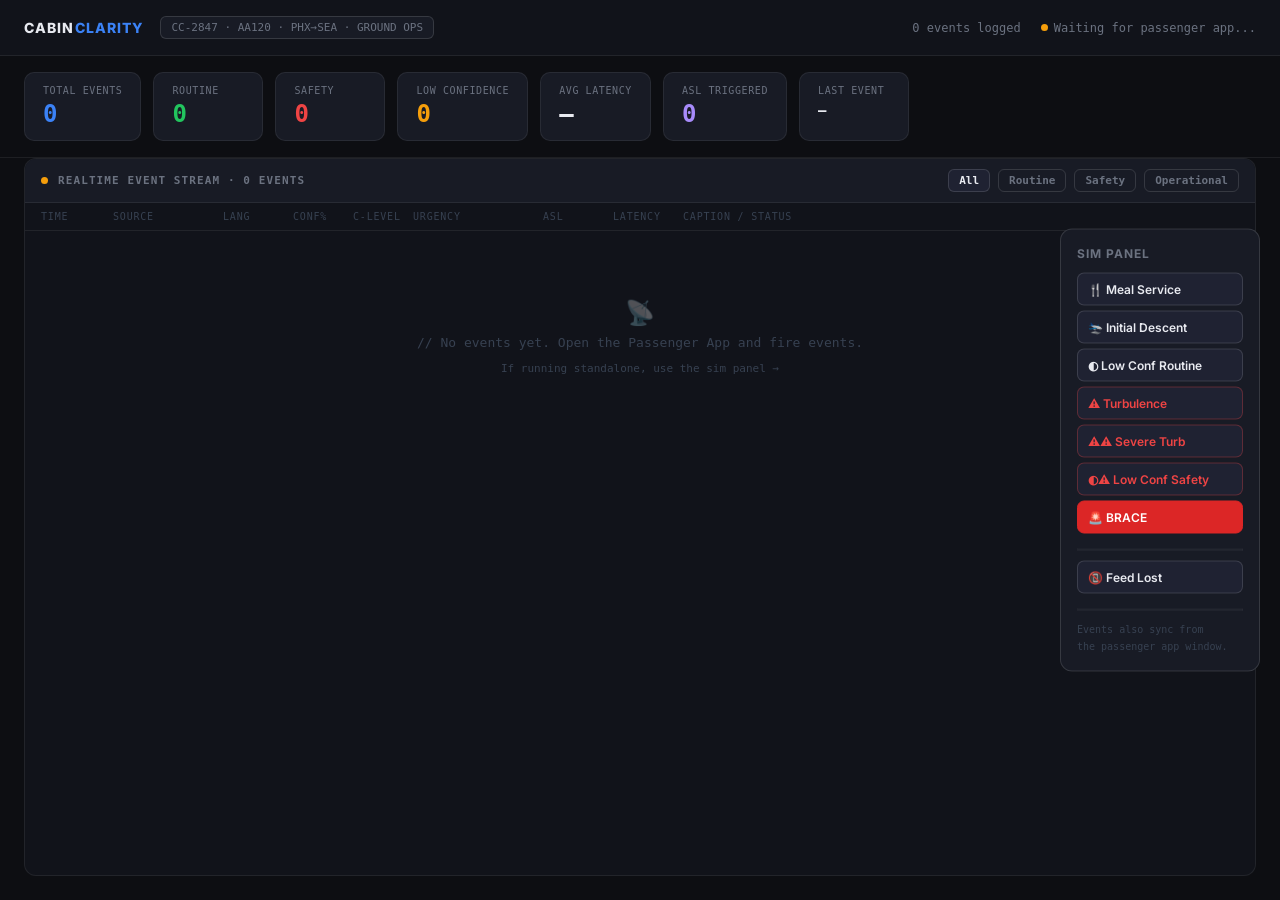
==== dashboard.html @ 651289a3 "Add files via upload" ====
<!DOCTYPE html>
<html lang="en">
<head>
<meta charset="UTF-8">
<meta name="viewport" content="width=device-width, initial-scale=1.0">
<title>Cabin Clarity · Ground Dashboard</title>
<link href="https://fonts.googleapis.com/css2?family=Inter:wght@400;500;600;700;800&display=swap" rel="stylesheet">
<style>
:root {
    --bg: #0d0e12;
    --bg2: #11131a;
    --surface: #181b25;
    --surface2: #1f2232;
    --border: rgba(255,255,255,0.07);
    --border2: rgba(255,255,255,0.13);
    --text: #e8eaf0;
    --muted: #6b7280;
    --dim: #374151;
    --green: #22c55e;
    --amber: #f59e0b;
    --red: #ef4444;
    --blue: #3b82f6;
    --mono: 'IBM Plex Mono', monospace;
    --sans: 'Inter', sans-serif;
}
*, *::before, *::after { box-sizing: border-box; margin: 0; padding: 0; }
body { background: var(--bg); color: var(--text); font-family: var(--sans); min-height: 100vh; display: flex; flex-direction: column; }

/* HEADER */
.header {
    padding: 16px 24px;
    border-bottom: 1px solid var(--border);
    display: flex; align-items: center; justify-content: space-between;
    flex-shrink: 0;
    background: var(--bg2);
}
.header-left { display: flex; align-items: center; gap: 16px; }
.logo { font-family: var(--sans); font-size: 14px; font-weight: 800; letter-spacing: 0.08em; }
.logo span { color: var(--blue); }
.flight-tag {
    font-family: var(--mono); font-size: 11px; color: var(--muted);
    background: var(--surface); border: 1px solid var(--border2);
    padding: 4px 10px; border-radius: 6px;
}
.ws-status { display: flex; align-items: center; gap: 6px; font-size: 12px; color: var(--muted); font-family: var(--mono); }
.ws-dot { width: 7px; height: 7px; border-radius: 50%; background: var(--green); animation: pulse 2s ease-in-out infinite; }
.ws-dot.off { background: var(--amber); animation: blink 1s infinite; }
@keyframes pulse { 0%,100%{opacity:1} 50%{opacity:0.4} }
@keyframes blink { 0%,100%{opacity:1} 50%{opacity:0.2} }

/* STATS ROW */
.stats-row {
    display: flex; gap: 12px;
    padding: 16px 24px;
    border-bottom: 1px solid var(--border);
    flex-shrink: 0;
    flex-wrap: wrap;
}
.stat-card {
    background: var(--surface);
    border: 1px solid var(--border);
    border-radius: 10px;
    padding: 12px 18px;
    min-width: 110px;
}
.stat-label { font-size: 10px; color: var(--muted); font-family: var(--mono); letter-spacing: 0.06em; text-transform: uppercase; }
.stat-value { font-size: 24px; font-weight: 700; margin-top: 4px; font-family: var(--mono); }
.stat-value.green { color: var(--green); }
.stat-value.red { color: var(--red); }
.stat-value.amber { color: var(--amber); }
.stat-value.blue { color: var(--blue); }

/* LOG AREA */
.log-container {
    flex: 1; display: flex; flex-direction: column;
    margin: 0 24px 24px 24px;
    border: 1px solid var(--border);
    border-radius: 12px;
    overflow: hidden;
    background: var(--bg2);
    min-height: 0;
}
.log-header {
    padding: 10px 16px;
    border-bottom: 1px solid var(--border);
    display: flex; align-items: center; gap: 10px;
    background: var(--surface);
    flex-shrink: 0;
}
.log-header-label { font-size: 11px; font-weight: 700; letter-spacing: 0.1em; color: var(--muted); font-family: var(--mono); text-transform: uppercase; }

/* Column headers */
.log-cols {
    display: grid;
    grid-template-columns: 72px 110px 70px 60px 60px 130px 70px 70px 1fr;
    gap: 0;
    padding: 8px 16px;
    font-size: 10px; color: var(--dim);
    letter-spacing: 0.08em; text-transform: uppercase;
    font-family: var(--mono);
    border-bottom: 1px solid var(--border);
    flex-shrink: 0;
}

/* Log entries */
.log-scroll {
    flex: 1; overflow-y: auto;
    padding: 8px;
}
.log-scroll::-webkit-scrollbar { width: 4px; }
.log-scroll::-webkit-scrollbar-track { background: transparent; }
.log-scroll::-webkit-scrollbar-thumb { background: var(--border2); border-radius: 2px; }

.log-entry {
    display: grid;
    grid-template-columns: 72px 110px 70px 60px 60px 130px 70px 70px 1fr;
    gap: 0;
    padding: 7px 8px;
    border-radius: 6px;
    margin-bottom: 2px;
    font-family: var(--mono);
    font-size: 11.5px;
    border: 1px solid transparent;
    align-items: start;
    transition: background 0.1s;
    animation: slide-in 0.2s ease;
}
@keyframes slide-in { from { opacity: 0; transform: translateY(-4px); } to { opacity: 1; transform: translateY(0); } }
.log-entry:hover { background: var(--surface); }
.log-entry.routine { border-color: rgba(34,197,94,0.1); }
.log-entry.safety { border-color: rgba(239,68,68,0.2); background: rgba(239,68,68,0.04); }
.log-entry.operational { border-color: rgba(245,158,11,0.15); }

.col { padding: 0 8px; overflow: hidden; text-overflow: ellipsis; white-space: nowrap; }
.col.time { color: var(--dim); }
.col.source { color: var(--muted); }
.col.lang { color: var(--blue); }
.col.conf-h { color: var(--green); }
.col.conf-m { color: var(--amber); }
.col.conf-l { color: var(--red); }
.col.sev { color: var(--muted); }
.col.urgency-r { color: var(--green); font-weight: 700; }
.col.urgency-s { color: var(--red); font-weight: 700; }
.col.urgency-o { color: var(--amber); font-weight: 700; }
.col.asl-y { color: #a78bfa; }
.col.asl-n { color: var(--dim); }
.col.latency { color: var(--muted); }
.col.caption { color: var(--text); opacity: 0.65; white-space: normal; font-size: 11px; }

.log-empty {
    display: flex; align-items: center; justify-content: center;
    padding: 60px; color: var(--dim); font-family: var(--mono); font-size: 13px;
    flex-direction: column; gap: 8px;
}
.log-empty-icon { font-size: 24px; opacity: 0.3; }

/* Filter bar */
.filter-bar {
    display: flex; align-items: center; gap: 8px; margin-left: auto;
}
.filter-btn {
    padding: 4px 10px; border-radius: 6px;
    border: 1px solid var(--border2);
    background: transparent; color: var(--muted);
    font-size: 11px; font-family: var(--mono);
    cursor: pointer; font-weight: 600;
    transition: all 0.15s;
}
.filter-btn:hover, .filter-btn.active { background: var(--surface2); color: var(--text); }
.filter-btn.green.active { border-color: var(--green); color: var(--green); }
.filter-btn.red.active { border-color: var(--red); color: var(--red); }

/* Sim panel on dashboard too */
.dash-sim {
    position: fixed; right: 20px; top: 50%; transform: translateY(-50%);
    background: var(--surface); border: 1px solid var(--border2);
    padding: 16px; border-radius: 12px; width: 200px; z-index: 100;
}
.dash-sim h3 { font-size: 12px; font-weight: 700; color: var(--muted); letter-spacing: 0.08em; text-transform: uppercase; margin-bottom: 12px; }
.dash-sim-btn {
    width: 100%; padding: 8px 10px; margin-bottom: 5px;
    border-radius: 7px; border: 1px solid var(--border2);
    background: var(--surface2); color: var(--text);
    font-size: 12px; font-family: var(--sans); font-weight: 600;
    cursor: pointer; text-align: left; transition: background 0.15s;
}
.dash-sim-btn:hover { background: var(--bg2); }
.dash-sim-btn.danger { border-color: rgba(239,68,68,0.3); color: var(--red); }
.dash-sim-btn.emergency { background: #dc2626; color: white; border-color: #dc2626; }
.dash-sim hr { border-color: var(--border); margin: 10px 0; }
.dash-sim p { font-size: 10px; color: var(--dim); font-family: var(--mono); line-height: 1.7; }
</style>
</head>
<body>

<div class="header">
    <div class="header-left">
        <div class="logo">CABIN<span>CLARITY</span></div>
        <div class="flight-tag">CC-2847 · AA120 · PHX→SEA · GROUND OPS</div>
    </div>
    <div style="display:flex;align-items:center;gap:20px">
        <div id="event-count-wrap" style="font-size:12px;color:var(--muted);font-family:var(--mono)">
            <span id="total-event-count">0</span> events logged
        </div>
        <div class="ws-status">
            <div class="ws-dot off" id="dash-ws-dot"></div>
            <span id="dash-ws-label">Waiting for passenger app...</span>
        </div>
    </div>
</div>

<div class="stats-row">
    <div class="stat-card">
        <div class="stat-label">Total Events</div>
        <div class="stat-value blue" id="stat-total">0</div>
    </div>
    <div class="stat-card">
        <div class="stat-label">Routine</div>
        <div class="stat-value green" id="stat-routine">0</div>
    </div>
    <div class="stat-card">
        <div class="stat-label">Safety</div>
        <div class="stat-value red" id="stat-safety">0</div>
    </div>
    <div class="stat-card">
        <div class="stat-label">Low Confidence</div>
        <div class="stat-value amber" id="stat-lowconf">0</div>
    </div>
    <div class="stat-card">
        <div class="stat-label">Avg Latency</div>
        <div class="stat-value" id="stat-latency">—</div>
    </div>
    <div class="stat-card">
        <div class="stat-label">ASL Triggered</div>
        <div class="stat-value" id="stat-asl" style="color:#a78bfa">0</div>
    </div>
    <div class="stat-card">
        <div class="stat-label">Last Event</div>
        <div class="stat-value" id="stat-last" style="font-size:14px;margin-top:6px">—</div>
    </div>
</div>

<div class="log-container">
    <div class="log-header">
        <div class="ws-dot" id="live-dot" style="background:var(--amber);animation:blink 1s infinite"></div>
        <div class="log-header-label">Realtime Event Stream · <span id="log-event-count">0</span> events</div>
        <div class="filter-bar">
            <button class="filter-btn active" onclick="setFilter('all', this)">All</button>
            <button class="filter-btn green" onclick="setFilter('routine', this)">Routine</button>
            <button class="filter-btn red" onclick="setFilter('safety', this)">Safety</button>
            <button class="filter-btn" onclick="setFilter('operational', this)">Operational</button>
        </div>
    </div>

    <div class="log-cols">
        <div>TIME</div>
        <div>SOURCE</div>
        <div>LANG</div>
        <div>CONF%</div>
        <div>C-LEVEL</div>
        <div>URGENCY</div>
        <div>ASL</div>
        <div>LATENCY</div>
        <div>CAPTION / STATUS</div>
    </div>

    <div class="log-scroll" id="log-scroll">
        <div class="log-empty">
            <div class="log-empty-icon">📡</div>
            <div>// No events yet. Open the Passenger App and fire events.</div>
            <div style="font-size:11px;margin-top:4px">If running standalone, use the sim panel →</div>
        </div>
    </div>
</div>

<!-- Standalone sim panel (works without the passenger app open) -->
<div class="dash-sim">
    <h3>Sim Panel</h3>
    <button class="dash-sim-btn" onclick="injectEvent('meal')">🍴 Meal Service</button>
    <button class="dash-sim-btn" onclick="injectEvent('landing')">🛬 Initial Descent</button>
    <button class="dash-sim-btn" onclick="injectEvent('low_conf_routine')">◐ Low Conf Routine</button>
    <button class="dash-sim-btn danger" onclick="injectEvent('turbulence')">⚠ Turbulence</button>
    <button class="dash-sim-btn danger" onclick="injectEvent('severe_turbulence')">⚠⚠ Severe Turb</button>
    <button class="dash-sim-btn danger" onclick="injectEvent('low_conf_safety')">◐⚠ Low Conf Safety</button>
    <button class="dash-sim-btn emergency" onclick="injectEvent('brace')">🚨 BRACE</button>
    <hr>
    <button class="dash-sim-btn" onclick="injectEvent('feed_lost')">📵 Feed Lost</button>
    <hr>
    <p>Events also sync from<br>the passenger app window.</p>
</div>

<script src="transport.js"></script>
<script>
// ─── SHARED EVENT DEFINITIONS ──────────────────────────────────────────────
const SCENARIOS = {
    turbulence: { urgency: 'SAFETY', severity: 'moderate', confidence_level: 'high', confidence: 0.94, source: 'template_snap', language: 'en-US', caption: 'Ladies and gentlemen please return to your seats and fasten your seatbelts. We are entering an area of turbulence.', asl_clip_id: 'asl_seatbelt_003', action: 'seatbelt_on', template_match: 'seatbelt_on', latency: 88 },
    severe_turbulence: { urgency: 'SAFETY', severity: 'high', confidence_level: 'high', confidence: 0.99, source: 'template_snap', language: 'en-US', caption: 'Attention all passengers. We are entering severe turbulence. Please remain seated with your seatbelt securely fastened.', asl_clip_id: 'asl_turbulence_001', action: 'turbulence', template_match: 'severe_turbulence', latency: 62 },
    brace: { urgency: 'SAFETY', severity: 'critical', confidence_level: 'high', confidence: 1.0, source: 'template_snap', language: 'en-US', caption: 'EMERGENCY BRACE — adopt brace position now. Head down, hands behind head. Brace, brace, brace.', asl_clip_id: 'asl_brace_001', action: 'brace', template_match: 'emergency_brace', latency: 24 },
    meal: { urgency: 'ROUTINE', confidence_level: 'high', confidence: 0.97, source: 'asr', language: 'en-US', caption: 'Cabin crew please begin the meal service for the main cabin.', asl_clip_id: null, action: null, template_match: 'meal_service_start', latency: 142 },
    landing: { urgency: 'ROUTINE', confidence_level: 'high', confidence: 0.96, source: 'asr', language: 'en-US', caption: 'Ladies and gentlemen we have begun our initial descent into Seattle. Please stow your tray tables.', asl_clip_id: null, action: null, template_match: 'initial_descent', latency: 168 },
    low_conf_routine: { urgency: 'ROUTINE', confidence_level: 'low', confidence: 0.49, source: 'pram', language: 'en-US', caption: 'We will be serving [unclear] shortly and the cabin crew will [unclear] any questions.', asl_clip_id: null, action: null, template_match: null, latency: 312 },
    low_conf_safety: { urgency: 'SAFETY', severity: 'moderate', confidence_level: 'low', confidence: 0.41, source: 'asr', language: 'en-US', caption: 'Please [unclear] your seatbelts and remain [unclear] — crew will [unclear] shortly.', asl_clip_id: 'asl_seatbelt_003', action: 'seatbelt_on', template_match: null, latency: 395 },
    feed_lost: { urgency: 'OPERATIONAL', status: 'audio_feed_disconnected', source: 'system', latency: 0 },
};

// ─── STATE ─────────────────────────────────────────────────────────────────
const stats = { total: 0, routine: 0, safety: 0, lowconf: 0, asl: 0, latencies: [] };
let currentFilter = 'all';
const allEntries = [];
let connectedToApp = false;

// ─── RECEIVE FROM PASSENGER APP ────────────────────────────────────────────
const transport = new CabinTransport();

transport.on('announcement', (evt) => {
  if (!connectedToApp) {
    connectedToApp = true;
    document.getElementById('dash-ws-dot').style.background = 'var(--green)';
    document.getElementById('dash-ws-dot').style.animation = 'pulse 2s infinite';
    document.getElementById('dash-ws-label').textContent = 'Connected to passenger app';
  }
  appendEvent(evt);
});

transport.on('status', ({ state }) => {
  if (state === 'connected') {
    document.getElementById('dash-ws-dot').style.background = 'var(--green)';
    document.getElementById('dash-ws-label').textContent = 'Connected';
  }
  if (state === 'reconnecting') {
    document.getElementById('dash-ws-dot').style.background = 'var(--amber)';
    document.getElementById('dash-ws-label').textContent = 'Reconnecting...';
  }
});

// ─── STANDALONE SIM ────────────────────────────────────────────────────────
function injectEvent(key) {
    const evt = SCENARIOS[key];
    if (!evt) return;
    appendEvent({ ...evt, _ts: Date.now() });
}

// ─── RENDER EVENT ──────────────────────────────────────────────────────────
function appendEvent(evt) {
    const scroll = document.getElementById('log-scroll');
    const empty = scroll.querySelector('.log-empty');
    if (empty) scroll.innerHTML = '';

    const now = new Date(evt._ts || Date.now());
    const timeStr = `${now.getHours().toString().padStart(2,'0')}:${now.getMinutes().toString().padStart(2,'0')}:${now.getSeconds().toString().padStart(2,'0')}`;

    const urgency = evt.urgency || 'OPERATIONAL';
    const entryClass = urgency === 'SAFETY' ? 'safety' : urgency === 'ROUTINE' ? 'routine' : 'operational';

    // Stats
    stats.total++;
    if (urgency === 'ROUTINE') stats.routine++;
    if (urgency === 'SAFETY') stats.safety++;
    if (evt.confidence_level === 'low' || evt.confidence_level === 'medium') stats.lowconf++;
    if (evt.asl_clip_id) stats.asl++;
    if (evt.latency > 0) stats.latencies.push(evt.latency);

    updateStats(timeStr);

    const entry = {
        class: entryClass,
        urgency, evt, timeStr,
        html: buildEntryHTML(evt, urgency, timeStr)
    };
    allEntries.unshift(entry);

    if (currentFilter === 'all' || entry.class === currentFilter) {
        const el = createEntryEl(entry);
        scroll.insertBefore(el, scroll.firstChild);
        scroll.scrollTop = 0;
        if (scroll.children.length > 200) scroll.removeChild(scroll.lastChild);
    }

    // Update live dot
    const liveDot = document.getElementById('live-dot');
    liveDot.style.background = urgency === 'SAFETY' ? 'var(--red)' : urgency === 'ROUTINE' ? 'var(--green)' : 'var(--amber)';
    setTimeout(() => { liveDot.style.background = 'var(--green)'; }, 2000);
}

function buildEntryHTML(evt, urgency, timeStr) {
    const confPct = evt.confidence != null ? Math.round(evt.confidence * 100) + '%' : '—';
    const confClass = evt.confidence > 0.85 ? 'conf-h' : evt.confidence > 0.6 ? 'conf-m' : 'conf-l';
    const urgencyClass = urgency === 'SAFETY' ? 'urgency-s' : urgency === 'ROUTINE' ? 'urgency-r' : 'urgency-o';
    const urgencyText = urgency + (evt.severity ? '/' + evt.severity : '');
    const aslText = evt.asl_clip_id ? '▶ ' + evt.asl_clip_id : '—';
    const aslClass = evt.asl_clip_id ? 'asl-y' : 'asl-n';
    const latText = evt.latency > 0 ? evt.latency + 'ms' : '—';
    const captionText = evt.caption
        ? '"' + evt.caption.slice(0, 60) + (evt.caption.length > 60 ? '…' : '') + '"'
        : evt.status || '—';
    const cLevel = evt.confidence_level || '—';
    const sevText = evt.severity || (evt.status ? 'system' : '—');

    return `
        <div class="col time">${timeStr}</div>
        <div class="col source">${evt.source || '—'}</div>
        <div class="col lang">${evt.language || '—'}</div>
        <div class="col ${confClass}">${confPct}</div>
        <div class="col sev">${cLevel}</div>
        <div class="col ${urgencyClass}">${urgencyText}</div>
        <div class="col ${aslClass}">${aslText}</div>
        <div class="col latency">${latText}</div>
        <div class="col caption">${captionText}${evt.template_match ? ' [tmpl:' + evt.template_match + ']' : ''}</div>
    `;
}

function createEntryEl(entry) {
    const el = document.createElement('div');
    el.className = `log-entry ${entry.class}`;
    el.innerHTML = entry.html;
    return el;
}

function updateStats(lastTime) {
    document.getElementById('stat-total').textContent = stats.total;
    document.getElementById('stat-routine').textContent = stats.routine;
    document.getElementById('stat-safety').textContent = stats.safety;
    document.getElementById('stat-lowconf').textContent = stats.lowconf;
    document.getElementById('stat-asl').textContent = stats.asl;
    const avg = stats.latencies.length
        ? Math.round(stats.latencies.reduce((a, b) => a + b, 0) / stats.latencies.length)
        : null;
    document.getElementById('stat-latency').textContent = avg != null ? avg + 'ms' : '—';
    document.getElementById('stat-last').textContent = lastTime;
    document.getElementById('total-event-count').textContent = stats.total;
    document.getElementById('log-event-count').textContent = stats.total;
}

// ─── FILTER ────────────────────────────────────────────────────────────────
function setFilter(filter, btn) {
    currentFilter = filter;
    document.querySelectorAll('.filter-btn').forEach(b => b.classList.remove('active'));
    btn.classList.add('active');
    const scroll = document.getElementById('log-scroll');
    scroll.innerHTML = '';

    const filtered = filter === 'all' ? allEntries : allEntries.filter(e => e.class === filter);
    if (!filtered.length) {
        scroll.innerHTML = '<div class="log-empty"><div class="log-empty-icon">🔍</div><div>No events matching this filter.</div></div>';
        return;
    }
    filtered.forEach(entry => {
        scroll.appendChild(createEntryEl(entry));
    });
}
</script>
</body>
</html>
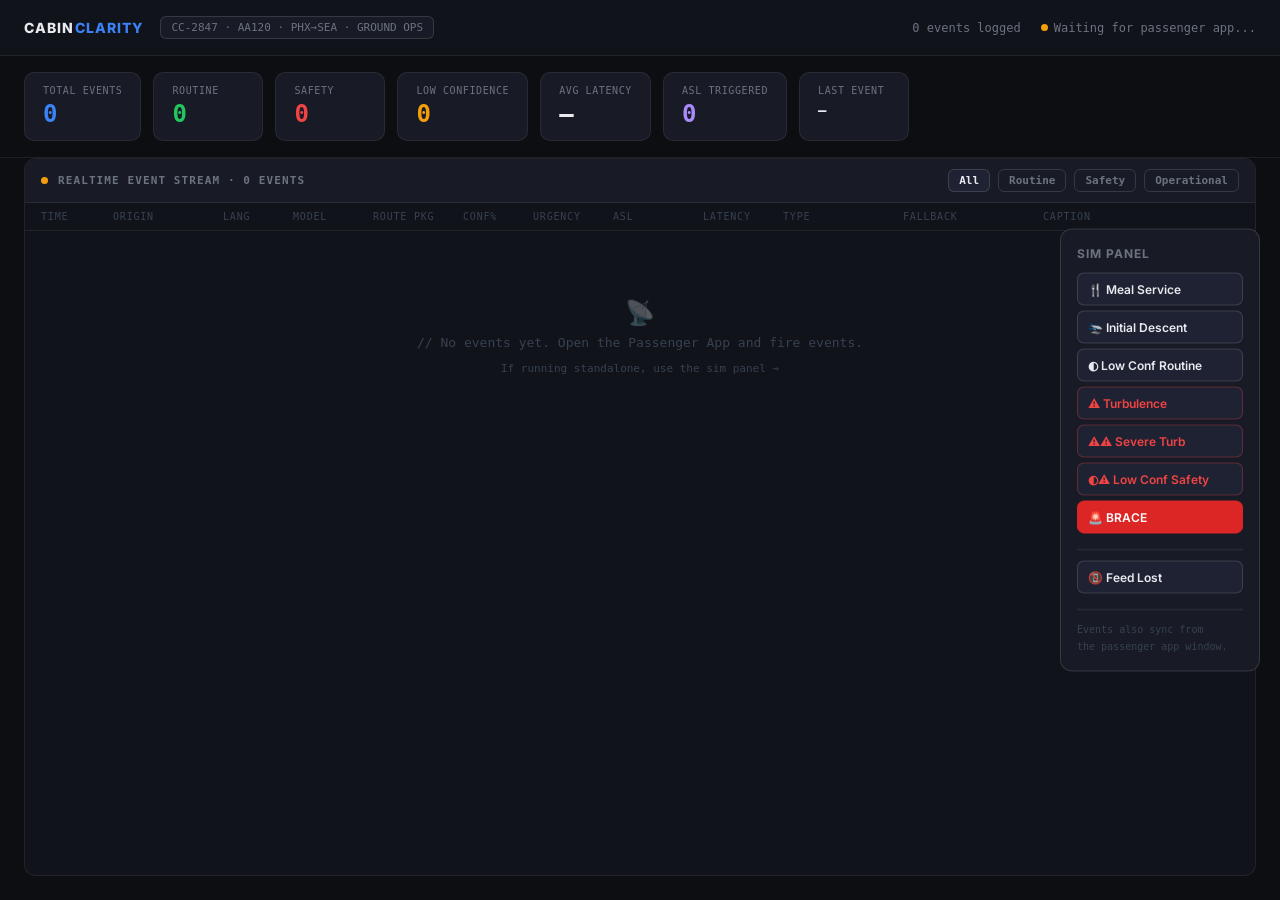
==== commit d42fe278: "Add files via upload" ====
--- a/dashboard.html
+++ b/dashboard.html
@@ -92,7 +92,7 @@
 /* Column headers */
 .log-cols {
     display: grid;
-    grid-template-columns: 72px 110px 70px 60px 60px 130px 70px 70px 1fr;
+    grid-template-columns: 72px 110px 70px 80px 90px 70px 80px 90px 80px 120px 140px 1fr;
     gap: 0;
     padding: 8px 16px;
     font-size: 10px; color: var(--dim);
@@ -113,7 +113,7 @@
 
 .log-entry {
     display: grid;
-    grid-template-columns: 72px 110px 70px 60px 60px 130px 70px 70px 1fr;
+    grid-template-columns: 72px 110px 70px 80px 90px 70px 80px 90px 80px 120px 140px 1fr;
     gap: 0;
     padding: 7px 8px;
     border-radius: 6px;
@@ -254,14 +254,17 @@
 
     <div class="log-cols">
         <div>TIME</div>
-        <div>SOURCE</div>
+        <div>ORIGIN</div>
         <div>LANG</div>
+        <div>MODEL</div>
+        <div>ROUTE PKG</div>
         <div>CONF%</div>
-        <div>C-LEVEL</div>
         <div>URGENCY</div>
         <div>ASL</div>
         <div>LATENCY</div>
-        <div>CAPTION / STATUS</div>
+        <div>TYPE</div>
+        <div>FALLBACK</div>
+        <div>CAPTION</div>
     </div>
 
     <div class="log-scroll" id="log-scroll">
@@ -291,16 +294,216 @@
 
 <script src="transport.js"></script>
 <script>
+const SOURCE_LABELS = {
+    aces_pram: 'ACES/PRAM exact',
+    template_snap: 'Template snap',
+    asr: 'Live PA ASR',
+    system: 'System'
+};
 // ─── SHARED EVENT DEFINITIONS ──────────────────────────────────────────────
 const SCENARIOS = {
-    turbulence: { urgency: 'SAFETY', severity: 'moderate', confidence_level: 'high', confidence: 0.94, source: 'template_snap', language: 'en-US', caption: 'Ladies and gentlemen please return to your seats and fasten your seatbelts. We are entering an area of turbulence.', asl_clip_id: 'asl_seatbelt_003', action: 'seatbelt_on', template_match: 'seatbelt_on', latency: 88 },
-    severe_turbulence: { urgency: 'SAFETY', severity: 'high', confidence_level: 'high', confidence: 0.99, source: 'template_snap', language: 'en-US', caption: 'Attention all passengers. We are entering severe turbulence. Please remain seated with your seatbelt securely fastened.', asl_clip_id: 'asl_turbulence_001', action: 'turbulence', template_match: 'severe_turbulence', latency: 62 },
-    brace: { urgency: 'SAFETY', severity: 'critical', confidence_level: 'high', confidence: 1.0, source: 'template_snap', language: 'en-US', caption: 'EMERGENCY BRACE — adopt brace position now. Head down, hands behind head. Brace, brace, brace.', asl_clip_id: 'asl_brace_001', action: 'brace', template_match: 'emergency_brace', latency: 24 },
-    meal: { urgency: 'ROUTINE', confidence_level: 'high', confidence: 0.97, source: 'asr', language: 'en-US', caption: 'Cabin crew please begin the meal service for the main cabin.', asl_clip_id: null, action: null, template_match: 'meal_service_start', latency: 142 },
-    landing: { urgency: 'ROUTINE', confidence_level: 'high', confidence: 0.96, source: 'asr', language: 'en-US', caption: 'Ladies and gentlemen we have begun our initial descent into Seattle. Please stow your tray tables.', asl_clip_id: null, action: null, template_match: 'initial_descent', latency: 168 },
-    low_conf_routine: { urgency: 'ROUTINE', confidence_level: 'low', confidence: 0.49, source: 'pram', language: 'en-US', caption: 'We will be serving [unclear] shortly and the cabin crew will [unclear] any questions.', asl_clip_id: null, action: null, template_match: null, latency: 312 },
-    low_conf_safety: { urgency: 'SAFETY', severity: 'moderate', confidence_level: 'low', confidence: 0.41, source: 'asr', language: 'en-US', caption: 'Please [unclear] your seatbelts and remain [unclear] — crew will [unclear] shortly.', asl_clip_id: 'asl_seatbelt_003', action: 'seatbelt_on', template_match: null, latency: 395 },
-    feed_lost: { urgency: 'OPERATIONAL', status: 'audio_feed_disconnected', source: 'system', latency: 0 },
+  turbulence: {
+    id: 'turbulence',
+    urgency: 'SAFETY',
+    severity: 'moderate',
+    confidence_level: 'high',
+    confidence: 0.94,
+    source: 'template_snap',              // deterministic scripted trigger
+    event_kind: 'scripted_safety',
+    language: 'en-US',
+    caption: 'Ladies and gentlemen, please return to your seats and fasten your seatbelts. We are entering an area of turbulence.',
+    plain: 'Bumpy air ahead. Sit down and buckle up now.',
+    word_confidences: null,
+    asl_clip_id: 'asl_seatbelt_003',      // approved clip only
+    sign_available: true,
+    sign_reason: 'approved_scripted_clip',
+    action: 'seatbelt_on',
+    template_match: 'seatbelt_on',
+    model_version: 'rules-v1',
+    route_package_version: 'SEA-24A',
+    fallback_reason: 'none',
+    latency: 88
+  },
+
+  severe_turbulence: {
+    id: 'severe_turbulence',
+    urgency: 'SAFETY',
+    severity: 'high',
+    confidence_level: 'high',
+    confidence: 0.99,
+    source: 'template_snap',
+    event_kind: 'scripted_safety',
+    language: 'en-US',
+    caption: 'Attention all passengers. We are entering severe turbulence. Please remain seated with your seatbelt securely fastened. Crew, please be seated immediately.',
+    plain: 'Severe bumps — stay seated, belt fastened tight.',
+    word_confidences: null,
+    asl_clip_id: 'asl_turbulence_001',
+    sign_available: true,
+    sign_reason: 'approved_scripted_clip',
+    action: 'turbulence',
+    template_match: 'severe_turbulence',
+    model_version: 'rules-v1',
+    route_package_version: 'SEA-24A',
+    fallback_reason: 'none',
+    latency: 62
+  },
+
+  brace: {
+    id: 'brace',
+    urgency: 'SAFETY',
+    severity: 'critical',
+    confidence_level: 'high',
+    confidence: 1.0,
+    source: 'template_snap',
+    event_kind: 'scripted_emergency',
+    language: 'en-US',
+    caption: 'EMERGENCY BRACE — adopt brace position now. Head down, hands behind head. Brace, brace, brace.',
+    plain: 'Emergency landing. Bend forward, hands on head. Do it now.',
+    word_confidences: null,
+    asl_clip_id: 'asl_brace_001',
+    sign_available: true,
+    sign_reason: 'approved_emergency_clip',
+    action: 'brace',
+    template_match: 'emergency_brace',
+    model_version: 'rules-v1',
+    route_package_version: 'SEA-24A',
+    fallback_reason: 'none',
+    latency: 24
+  },
+
+  meal: {
+    id: 'meal',
+    urgency: 'ROUTINE',
+    severity: null,
+    confidence_level: 'high',
+    confidence: 0.97,
+    source: 'asr',
+    event_kind: 'live_pa_asr',
+    language: 'en-US',
+    caption: 'Cabin crew, please begin the meal service for the main cabin. We will start from the front of the aircraft.',
+    plain: 'Food and drinks are coming soon.',
+    word_confidences: null,
+    asl_clip_id: null,
+    sign_available: false,
+    sign_reason: 'no_approved_clip_for_live_asr',
+    action: null,
+    template_match: 'meal_service_start',
+    model_version: 'asr-v1.3',
+    route_package_version: 'SEA-24A',
+    fallback_reason: 'live_asr_no_sign_asset',
+    latency: 142
+  },
+
+  landing: {
+    id: 'landing',
+    urgency: 'SAFETY',
+    severity: 'moderate',
+    confidence_level: 'high',
+    confidence: 0.96,
+    source: 'asr',
+    event_kind: 'live_pa_asr',
+    language: 'en-US',
+    caption: 'Ladies and gentlemen, we have begun our initial descent into Seattle. Please stow your tray tables and return your seats to the upright position.',
+    plain: 'We are landing soon. Pack up and buckle in.',
+    word_confidences: null,
+    asl_clip_id: null,
+    sign_available: false,
+    sign_reason: 'no_approved_clip_for_live_asr',
+    action: 'seatbelt_on',
+    template_match: 'initial_descent',
+    model_version: 'asr-v1.3',
+    route_package_version: 'SEA-24A',
+    fallback_reason: 'live_asr_no_sign_asset',
+    latency: 168
+  },
+
+  low_conf_routine: {
+    id: 'low_conf_routine',
+    urgency: 'ROUTINE',
+    severity: null,
+    confidence_level: 'low',
+    confidence: 0.49,
+    source: 'pram',
+    event_kind: 'deterministic_ops_message',
+    language: 'en-US',
+    caption: 'We will be serving [unclear] shortly and the cabin crew will [unclear] any questions you may have about [unclear].',
+    plain: 'Service coming — some words unclear due to audio quality.',
+    word_confidences: [0.92, 0.9, 0.88, 0.3, 0.85, 0.82, 0.9, 0.75, 0.3, 0.7, 0.65, 0.88, 0.6, 0.55, 0.3, 0.45, 0.4],
+    asl_clip_id: null,
+    sign_available: false,
+    sign_reason: 'no_sign_needed_for_pram',
+    action: null,
+    template_match: null,
+    model_version: 'pram-v2.0',
+    route_package_version: 'SEA-24A',
+    fallback_reason: 'confidence_low_pram_deterministic',
+    latency: 312
+  },
+
+  low_conf_safety: {
+    id: 'low_conf_safety',
+    urgency: 'SAFETY',
+    severity: 'moderate',
+    confidence_level: 'low',
+    confidence: 0.41,
+    source: 'asr',
+    event_kind: 'live_pa_asr',
+    language: 'en-US',
+    caption: 'Please [unclear] your seatbelts and remain [unclear] — the crew will [unclear] your area shortly.',
+    plain: 'Safety alert — some words unclear. Fasten your seatbelt now.',
+    word_confidences: [0.85, 0.25, 0.2, 0.82, 0.88, 0.9, 0.3, 0.2, 0.85, 0.8, 0.3, 0.2, 0.45, 0.82, 0.7],
+    asl_clip_id: 'asl_seatbelt_003',
+    sign_available: true,
+    sign_reason: 'approved_scripted_clip',
+    action: 'seatbelt_on',
+    template_match: null,
+    model_version: 'asr-v1.3',
+    route_package_version: 'SEA-24A',
+    fallback_reason: 'low_confidence_live_asr',
+    latency: 395
+  },
+
+  feed_lost: {
+    id: 'feed_lost',
+    urgency: 'OPERATIONAL',
+    status: 'audio_feed_disconnected',
+    source: 'system',
+    event_kind: 'system_status',
+    language: 'en-US',
+    caption: null,
+    plain: null,
+    word_confidences: null,
+    asl_clip_id: null,
+    sign_available: false,
+    sign_reason: 'n_a',
+    action: null,
+    template_match: null,
+    model_version: 'transport-v1',
+    route_package_version: 'SEA-24A',
+    fallback_reason: 'audio_feed_disconnected',
+    latency: 0
+  },
+
+  reconnect: {
+    id: 'reconnect',
+    urgency: 'OPERATIONAL',
+    status: 'ws_reconnecting',
+    source: 'system',
+    event_kind: 'system_status',
+    language: 'en-US',
+    caption: null,
+    plain: null,
+    word_confidences: null,
+    asl_clip_id: null,
+    sign_available: false,
+    sign_reason: 'n_a',
+    action: null,
+    template_match: null,
+    model_version: 'transport-v1',
+    route_package_version: 'SEA-24A',
+    fallback_reason: 'ws_reconnecting',
+    latency: 0
+  }
 };
 
 // ─── STATE ─────────────────────────────────────────────────────────────────
@@ -337,7 +540,14 @@
 function injectEvent(key) {
     const evt = SCENARIOS[key];
     if (!evt) return;
-    appendEvent({ ...evt, _ts: Date.now() });
+
+    const stamped ={ ...evt, _ts: Date.now() };
+
+    // Show it on the dashboard immediately
+    appendEvent(stamped);
+
+    // Send it to the passenger app too
+    transport.dispatch(stamped);
 }
 
 // ─── RENDER EVENT ──────────────────────────────────────────────────────────
@@ -384,28 +594,37 @@
 
 function buildEntryHTML(evt, urgency, timeStr) {
     const confPct = evt.confidence != null ? Math.round(evt.confidence * 100) + '%' : '—';
-    const confClass = evt.confidence > 0.85 ? 'conf-h' : evt.confidence > 0.6 ? 'conf-m' : 'conf-l';
-    const urgencyClass = urgency === 'SAFETY' ? 'urgency-s' : urgency === 'ROUTINE' ? 'urgency-r' : 'urgency-o';
-    const urgencyText = urgency + (evt.severity ? '/' + evt.severity : '');
+
+    const confClass =
+        evt.confidence > 0.85 ? 'conf-h' :
+        evt.confidence > 0.6 ? 'conf-m' : 'conf-l';
+
+    const urgencyClass =
+        urgency === 'SAFETY' ? 'urgency-s' :
+        urgency === 'ROUTINE' ? 'urgency-r' : 'urgency-o';
+
     const aslText = evt.asl_clip_id ? '▶ ' + evt.asl_clip_id : '—';
     const aslClass = evt.asl_clip_id ? 'asl-y' : 'asl-n';
+
     const latText = evt.latency > 0 ? evt.latency + 'ms' : '—';
+
     const captionText = evt.caption
         ? '"' + evt.caption.slice(0, 60) + (evt.caption.length > 60 ? '…' : '') + '"'
         : evt.status || '—';
-    const cLevel = evt.confidence_level || '—';
-    const sevText = evt.severity || (evt.status ? 'system' : '—');
 
     return `
         <div class="col time">${timeStr}</div>
-        <div class="col source">${evt.source || '—'}</div>
+        <div class="col source">${SOURCE_LABELS[evt.source] || evt.source || '—'}</div>
         <div class="col lang">${evt.language || '—'}</div>
+        <div class="col">${evt.model_version || '—'}</div>
+        <div class="col">${evt.route_package_version || '—'}</div>
         <div class="col ${confClass}">${confPct}</div>
-        <div class="col sev">${cLevel}</div>
-        <div class="col ${urgencyClass}">${urgencyText}</div>
+        <div class="col ${urgencyClass}">${urgency}${evt.severity ? '/' + evt.severity : ''}</div>
         <div class="col ${aslClass}">${aslText}</div>
         <div class="col latency">${latText}</div>
-        <div class="col caption">${captionText}${evt.template_match ? ' [tmpl:' + evt.template_match + ']' : ''}</div>
+        <div class="col sev">${evt.event_kind || '—'}</div>
+        <div class="col sev">${evt.fallback_reason || '—'}</div>
+        <div class="col caption">${captionText}</div>
     `;
 }
 
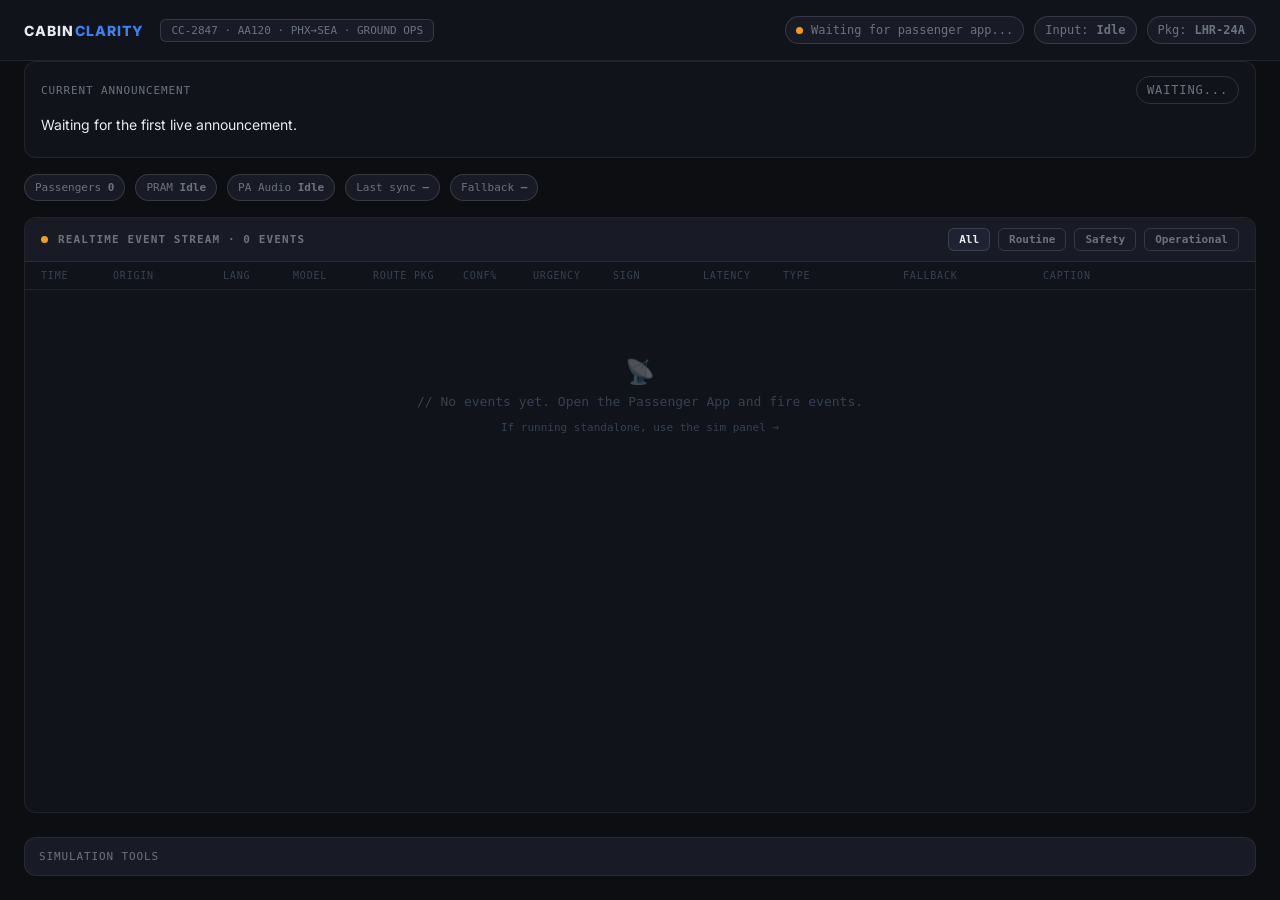
==== commit 00c65766: "Add files via upload" ====
--- a/dashboard.html
+++ b/dashboard.html
@@ -3,7 +3,7 @@
 <head>
 <meta charset="UTF-8">
 <meta name="viewport" content="width=device-width, initial-scale=1.0">
-<title>Cabin Clarity · Ground Dashboard</title>
+<title>Cabin Clarity - Dashboard</title>
 <link href="https://fonts.googleapis.com/css2?family=Inter:wght@400;500;600;700;800&display=swap" rel="stylesheet">
 <style>
 :root {
@@ -48,28 +48,6 @@
 @keyframes pulse { 0%,100%{opacity:1} 50%{opacity:0.4} }
 @keyframes blink { 0%,100%{opacity:1} 50%{opacity:0.2} }
 
-/* STATS ROW */
-.stats-row {
-    display: flex; gap: 12px;
-    padding: 16px 24px;
-    border-bottom: 1px solid var(--border);
-    flex-shrink: 0;
-    flex-wrap: wrap;
-}
-.stat-card {
-    background: var(--surface);
-    border: 1px solid var(--border);
-    border-radius: 10px;
-    padding: 12px 18px;
-    min-width: 110px;
-}
-.stat-label { font-size: 10px; color: var(--muted); font-family: var(--mono); letter-spacing: 0.06em; text-transform: uppercase; }
-.stat-value { font-size: 24px; font-weight: 700; margin-top: 4px; font-family: var(--mono); }
-.stat-value.green { color: var(--green); }
-.stat-value.red { color: var(--red); }
-.stat-value.amber { color: var(--amber); }
-.stat-value.blue { color: var(--blue); }
-
 /* LOG AREA */
 .log-container {
     flex: 1; display: flex; flex-direction: column;
@@ -170,25 +148,109 @@
 .filter-btn.green.active { border-color: var(--green); color: var(--green); }
 .filter-btn.red.active { border-color: var(--red); color: var(--red); }
 
-/* Sim panel on dashboard too */
-.dash-sim {
-    position: fixed; right: 20px; top: 50%; transform: translateY(-50%);
-    background: var(--surface); border: 1px solid var(--border2);
-    padding: 16px; border-radius: 12px; width: 200px; z-index: 100;
-}
-.dash-sim h3 { font-size: 12px; font-weight: 700; color: var(--muted); letter-spacing: 0.08em; text-transform: uppercase; margin-bottom: 12px; }
-.dash-sim-btn {
-    width: 100%; padding: 8px 10px; margin-bottom: 5px;
-    border-radius: 7px; border: 1px solid var(--border2);
-    background: var(--surface2); color: var(--text);
-    font-size: 12px; font-family: var(--sans); font-weight: 600;
-    cursor: pointer; text-align: left; transition: background 0.15s;
-}
-.dash-sim-btn:hover { background: var(--bg2); }
-.dash-sim-btn.danger { border-color: rgba(239,68,68,0.3); color: var(--red); }
-.dash-sim-btn.emergency { background: #dc2626; color: white; border-color: #dc2626; }
-.dash-sim hr { border-color: var(--border); margin: 10px 0; }
-.dash-sim p { font-size: 10px; color: var(--dim); font-family: var(--mono); line-height: 1.7; }
+.dash-live-bar {
+    display: flex;
+    flex-wrap: wrap;
+    gap: 10px;
+    align-items: center;
+}
+
+.dash-pill {
+    display: inline-flex;
+    align-items: center;
+    gap: 8px;
+    background: var(--surface);
+    border: 1px solid var(--border2);
+    border-radius: 999px;
+    padding: 6px 10px;
+    font-size: 12px;
+    color: var(--muted);
+    font-family: var(--mono);
+}
+
+.dash-pill.subtle {
+    background: transparent;
+}
+
+.dash-card {
+    margin: 0 24px 16px 24px;
+    background: var(--bg2);
+    border: 1px solid var(--border);
+    border-radius: 12px;
+    padding: 14px 16px;
+}
+
+.dash-card-head {
+    display: flex;
+    justify-content: space-between;
+    align-items: center;
+    gap: 12px;
+    margin-bottom: 10px;
+    font-family: var(--mono);
+    font-size: 11px;
+    letter-spacing: 0.08em;
+    text-transform: uppercase;
+    color: var(--muted);
+}
+
+.dash-current-body {
+    font-size: 14px;
+    line-height: 1.5;
+    color: var(--text);
+}
+
+.dash-current-meta {
+    margin-top: 8px;
+    font-size: 11px;
+    color: var(--muted);
+    font-family: var(--mono);
+}
+
+.dash-health-strip {
+    margin: 0 24px 16px 24px;
+    display: flex;
+    flex-wrap: wrap;
+    gap: 10px;
+}
+
+.health-chip {
+    background: var(--surface);
+    border: 1px solid var(--border2);
+    border-radius: 999px;
+    padding: 6px 10px;
+    font-size: 11px;
+    color: var(--muted);
+    font-family: var(--mono);
+}
+
+.dash-tools {
+    margin: 0 24px 24px 24px;
+    border: 1px solid var(--border);
+    border-radius: 12px;
+    background: var(--surface);
+    padding: 12px 14px;
+}
+
+.dash-tools summary {
+    cursor: pointer;
+    font-family: var(--mono);
+    text-transform: uppercase;
+    font-size: 11px;
+    color: var(--muted);
+    letter-spacing: 0.08em;
+    list-style: none;
+}
+
+.dash-tools-grid {
+    display: grid;
+    grid-template-columns: repeat(2, minmax(0, 1fr));
+    gap: 8px;
+    margin-top: 12px;
+}
+
+.col.sign-y { color: #a78bfa; }
+.col.sign-n { color: var(--dim); }
+
 </style>
 </head>
 <body>
@@ -198,47 +260,37 @@
         <div class="logo">CABIN<span>CLARITY</span></div>
         <div class="flight-tag">CC-2847 · AA120 · PHX→SEA · GROUND OPS</div>
     </div>
-    <div style="display:flex;align-items:center;gap:20px">
-        <div id="event-count-wrap" style="font-size:12px;color:var(--muted);font-family:var(--mono)">
-            <span id="total-event-count">0</span> events logged
-        </div>
-        <div class="ws-status">
-            <div class="ws-dot off" id="dash-ws-dot"></div>
+    <div class="dash-live-bar">
+        <div class="dash-pill">
+            <span class="ws-dot off" id="dash-ws-dot"></span>
             <span id="dash-ws-label">Waiting for passenger app...</span>
         </div>
+        <div class="dash-pill">Input: <strong id="dash-input-health">Idle</strong></div>
+        <div class="dash-pill">Pkg: <strong id="dash-package">LHR-24A</strong></div>
     </div>
 </div>
 
-<div class="stats-row">
-    <div class="stat-card">
-        <div class="stat-label">Total Events</div>
-        <div class="stat-value blue" id="stat-total">0</div>
+<div class="dash-card current-announcement" id="current-announcement">
+    <div class="dash-card-head">
+        <div>Current announcement</div>
+        <div class="dash-pill subtle" id="dash-current-source">Waiting...</div>
     </div>
-    <div class="stat-card">
-        <div class="stat-label">Routine</div>
-        <div class="stat-value green" id="stat-routine">0</div>
+
+    <div class="dash-current-body" id="dash-current-body">
+        Waiting for the first live announcement.
     </div>
-    <div class="stat-card">
-        <div class="stat-label">Safety</div>
-        <div class="stat-value red" id="stat-safety">0</div>
-    </div>
-    <div class="stat-card">
-        <div class="stat-label">Low Confidence</div>
-        <div class="stat-value amber" id="stat-lowconf">0</div>
-    </div>
-    <div class="stat-card">
-        <div class="stat-label">Avg Latency</div>
-        <div class="stat-value" id="stat-latency">—</div>
-    </div>
-    <div class="stat-card">
-        <div class="stat-label">ASL Triggered</div>
-        <div class="stat-value" id="stat-asl" style="color:#a78bfa">0</div>
-    </div>
-    <div class="stat-card">
-        <div class="stat-label">Last Event</div>
-        <div class="stat-value" id="stat-last" style="font-size:14px;margin-top:6px">—</div>
-    </div>
+
+    <div class="dash-current-meta" id="dash-current-meta"></div>
 </div>
+
+<div class="dash-health-strip">
+    <div class="health-chip">Passengers <strong id="health-passengers">0</strong></div>
+    <div class="health-chip">PRAM <strong id="health-pram">Idle</strong></div>
+    <div class="health-chip">PA Audio <strong id="health-pa">Idle</strong></div>
+    <div class="health-chip">Last sync <strong id="health-sync">—</strong></div>
+    <div class="health-chip">Fallback <strong id="health-fallback">—</strong></div>
+</div>
+
 
 <div class="log-container">
     <div class="log-header">
@@ -260,7 +312,7 @@
         <div>ROUTE PKG</div>
         <div>CONF%</div>
         <div>URGENCY</div>
-        <div>ASL</div>
+        <div>SIGN</div>
         <div>LATENCY</div>
         <div>TYPE</div>
         <div>FALLBACK</div>
@@ -276,21 +328,19 @@
     </div>
 </div>
 
-<!-- Standalone sim panel (works without the passenger app open) -->
-<div class="dash-sim">
-    <h3>Sim Panel</h3>
-    <button class="dash-sim-btn" onclick="injectEvent('meal')">🍴 Meal Service</button>
-    <button class="dash-sim-btn" onclick="injectEvent('landing')">🛬 Initial Descent</button>
-    <button class="dash-sim-btn" onclick="injectEvent('low_conf_routine')">◐ Low Conf Routine</button>
-    <button class="dash-sim-btn danger" onclick="injectEvent('turbulence')">⚠ Turbulence</button>
-    <button class="dash-sim-btn danger" onclick="injectEvent('severe_turbulence')">⚠⚠ Severe Turb</button>
-    <button class="dash-sim-btn danger" onclick="injectEvent('low_conf_safety')">◐⚠ Low Conf Safety</button>
-    <button class="dash-sim-btn emergency" onclick="injectEvent('brace')">🚨 BRACE</button>
-    <hr>
-    <button class="dash-sim-btn" onclick="injectEvent('feed_lost')">📵 Feed Lost</button>
-    <hr>
-    <p>Events also sync from<br>the passenger app window.</p>
-</div>
+<details class="dash-tools">
+    <summary>Simulation tools</summary>
+    <div class="dash-tools-grid">
+        <button class="dash-sim-btn" onclick="injectEvent('meal')">🍴 Meal Service</button>
+        <button class="dash-sim-btn" onclick="injectEvent('landing')">🛬 Initial Descent</button>
+        <button class="dash-sim-btn" onclick="injectEvent('low_conf_routine')">◐ Low Conf Routine</button>
+        <button class="dash-sim-btn danger" onclick="injectEvent('turbulence')">⚠ Turbulence</button>
+        <button class="dash-sim-btn danger" onclick="injectEvent('severe_turbulence')">⚠⚠ Severe Turb</button>
+        <button class="dash-sim-btn danger" onclick="injectEvent('low_conf_safety')">◐⚠ Low Conf Safety</button>
+        <button class="dash-sim-btn emergency" onclick="injectEvent('brace')">🚨 BRACE</button>
+        <button class="dash-sim-btn" onclick="injectEvent('feed_lost')">📵 Feed Lost</button>
+    </div>
+</details>
 
 <script src="transport.js"></script>
 <script>
@@ -403,7 +453,7 @@
     source: 'asr',
     event_kind: 'live_pa_asr',
     language: 'en-US',
-    caption: 'Ladies and gentlemen, we have begun our initial descent into Seattle. Please stow your tray tables and return your seats to the upright position.',
+    caption: 'Ladies and gentlemen, we have begun our initial descent into London. Please stow your tray tables and return your seats to the upright position.',
     plain: 'We are landing soon. Pack up and buckle in.',
     word_confidences: null,
     asl_clip_id: null,
@@ -507,7 +557,7 @@
 };
 
 // ─── STATE ─────────────────────────────────────────────────────────────────
-const stats = { total: 0, routine: 0, safety: 0, lowconf: 0, asl: 0, latencies: [] };
+const stats = { total: 0, routine: 0, safety: 0, lowconf: 0, sign: 0, latencies: [] };
 let currentFilter = 'all';
 const allEntries = [];
 let connectedToApp = false;
@@ -516,25 +566,104 @@
 const transport = new CabinTransport();
 
 transport.on('announcement', (evt) => {
-  if (!connectedToApp) {
-    connectedToApp = true;
-    document.getElementById('dash-ws-dot').style.background = 'var(--green)';
-    document.getElementById('dash-ws-dot').style.animation = 'pulse 2s infinite';
-    document.getElementById('dash-ws-label').textContent = 'Connected to passenger app';
-  }
-  appendEvent(evt);
+    if (!connectedToApp) {
+        connectedToApp = true;
+        document.getElementById('dash-ws-dot').className = 'ws-dot';
+        document.getElementById('dash-ws-dot').style.background = 'var(--green)';
+        document.getElementById('dash-ws-dot').style.animation = 'pulse 2s infinite';
+        document.getElementById('dash-ws-label').textContent = 'Connected to passenger app';
+    }
+
+    renderCurrentAnnouncement(evt);
+    renderHealthStrip(evt);
+    appendEvent(evt);
 });
 
 transport.on('status', ({ state }) => {
-  if (state === 'connected') {
-    document.getElementById('dash-ws-dot').style.background = 'var(--green)';
-    document.getElementById('dash-ws-label').textContent = 'Connected';
-  }
-  if (state === 'reconnecting') {
-    document.getElementById('dash-ws-dot').style.background = 'var(--amber)';
-    document.getElementById('dash-ws-label').textContent = 'Reconnecting...';
-  }
+    const dot = document.getElementById('dash-ws-dot');
+    const label = document.getElementById('dash-ws-label');
+
+    if (!dot || !label) return;
+
+    if (state === 'connected') {
+        dot.style.background = 'var(--green)';
+        label.textContent = 'Connected';
+    } else if (state === 'reconnecting') {
+        dot.style.background = 'var(--amber)';
+        label.textContent = 'Reconnecting...';
+    } else if (state === 'connecting') {
+        dot.style.background = 'var(--amber)';
+        label.textContent = 'Connecting...';
+    }
 });
+
+let currentAnnouncement = null;
+const dashHealth = {
+    passengerClients: 0,
+    pramListener: 'Idle',
+    paAudioFeed: 'Idle',
+    lastSync: '—',
+    fallbackState: '—',
+};
+
+function renderCurrentAnnouncement(evt) {
+    const body = document.getElementById('dash-current-body');
+    const meta = document.getElementById('dash-current-meta');
+    const source = document.getElementById('dash-current-source');
+
+    if (!body || !meta || !source) return;
+
+    currentAnnouncement = evt;
+
+    const sign = evt.sign_language
+        ? evt.sign_language.toUpperCase()
+        : (evt.sign_available ? 'SIGN' : '—');
+
+    source.textContent = evt.source || '—';
+
+    body.innerHTML = `
+        <div class="dash-current-line">${evt.caption || evt.status || '—'}</div>
+    `;
+
+    meta.textContent = [
+        `Urgency: ${evt.urgency || '—'}`,
+        `Confidence: ${evt.confidence != null ? Math.round(evt.confidence * 100) + '%' : '—'}`,
+        `Template: ${evt.template_match || '—'}`,
+        `Sign: ${sign}`,
+        `Latency: ${evt.latency != null ? evt.latency + 'ms' : '—'}`
+    ].join(' · ');
+}
+
+function renderHealthStrip(evt) {
+    const passengers = document.getElementById('health-passengers');
+    const pram = document.getElementById('health-pram');
+    const pa = document.getElementById('health-pa');
+    const sync = document.getElementById('health-sync');
+    const fallback = document.getElementById('health-fallback');
+    const inputHealth = document.getElementById('dash-input-health');
+
+    if (sync) {
+        sync.textContent = new Date().toLocaleTimeString([], { hour: '2-digit', minute: '2-digit' });
+    }
+
+    if (evt && evt.source) {
+        if (evt.source === 'pram') {
+            if (pram) pram.textContent = 'Active';
+        }
+        if (evt.source === 'asr') {
+            if (pa) pa.textContent = 'Live';
+        }
+        if (evt.status === 'audio_feed_disconnected') {
+            if (pa) pa.textContent = 'Down';
+        }
+        if (fallback) fallback.textContent = evt.fallback_reason || '—';
+        if (inputHealth) inputHealth.textContent = evt.source || 'Idle';
+    }
+
+    if (passengers) {
+        passengers.textContent = connectedToApp ? '1' : '0';
+    }
+}
 
 // ─── STANDALONE SIM ────────────────────────────────────────────────────────
 function injectEvent(key) {
@@ -542,9 +671,6 @@
     if (!evt) return;
 
     const stamped ={ ...evt, _ts: Date.now() };
-
-    // Show it on the dashboard immediately
-    appendEvent(stamped);
 
     // Send it to the passenger app too
     transport.dispatch(stamped);
@@ -567,7 +693,7 @@
     if (urgency === 'ROUTINE') stats.routine++;
     if (urgency === 'SAFETY') stats.safety++;
     if (evt.confidence_level === 'low' || evt.confidence_level === 'medium') stats.lowconf++;
-    if (evt.asl_clip_id) stats.asl++;
+    if (evt.sign_available || evt.sign_clip_id || evt.asl_clip_id) stats.sign++;
     if (evt.latency > 0) stats.latencies.push(evt.latency);
 
     updateStats(timeStr);
@@ -603,8 +729,8 @@
         urgency === 'SAFETY' ? 'urgency-s' :
         urgency === 'ROUTINE' ? 'urgency-r' : 'urgency-o';
 
-    const aslText = evt.asl_clip_id ? '▶ ' + evt.asl_clip_id : '—';
-    const aslClass = evt.asl_clip_id ? 'asl-y' : 'asl-n';
+    const signText = evt.sign_language ? evt.sign_language.toUpperCase() : (evt.sign_available ? 'SIGN' : '—');
+    const signClass = evt.sign_available ? 'sign-y' : 'sign-n';
 
     const latText = evt.latency > 0 ? evt.latency + 'ms' : '—';
 
@@ -620,7 +746,7 @@
         <div class="col">${evt.route_package_version || '—'}</div>
         <div class="col ${confClass}">${confPct}</div>
         <div class="col ${urgencyClass}">${urgency}${evt.severity ? '/' + evt.severity : ''}</div>
-        <div class="col ${aslClass}">${aslText}</div>
+        <div class="col ${signClass}">${signText}</div>
         <div class="col latency">${latText}</div>
         <div class="col sev">${evt.event_kind || '—'}</div>
         <div class="col sev">${evt.fallback_reason || '—'}</div>
@@ -636,18 +762,37 @@
 }
 
 function updateStats(lastTime) {
-    document.getElementById('stat-total').textContent = stats.total;
-    document.getElementById('stat-routine').textContent = stats.routine;
-    document.getElementById('stat-safety').textContent = stats.safety;
-    document.getElementById('stat-lowconf').textContent = stats.lowconf;
-    document.getElementById('stat-asl').textContent = stats.asl;
+    const totalEl = document.getElementById('stat-total');
+    const routineEl = document.getElementById('stat-routine');
+    const safetyEl = document.getElementById('stat-safety');
+    const lowconfEl = document.getElementById('stat-lowconf');
+    const signEl = document.getElementById('stat-sign');
+    const latencyEl = document.getElementById('stat-latency');
+    const lastEl = document.getElementById('stat-last');
+    const totalCountEl = document.getElementById('total-event-count');
+    const logCountEl = document.getElementById('log-event-count');
+
+    if (!totalEl && !routineEl && !safetyEl && !lowconfEl && !signEl && !latencyEl && !lastEl) {
+        if (totalCountEl) totalCountEl.textContent = stats.total;
+        if (logCountEl) logCountEl.textContent = stats.total;
+        return;
+    }
+
+    if (totalEl) totalEl.textContent = stats.total;
+    if (routineEl) routineEl.textContent = stats.routine;
+    if (safetyEl) safetyEl.textContent = stats.safety;
+    if (lowconfEl) lowconfEl.textContent = stats.lowconf;
+    if (signEl) signEl.textContent = stats.sign ?? 0;
+
     const avg = stats.latencies.length
         ? Math.round(stats.latencies.reduce((a, b) => a + b, 0) / stats.latencies.length)
         : null;
-    document.getElementById('stat-latency').textContent = avg != null ? avg + 'ms' : '—';
-    document.getElementById('stat-last').textContent = lastTime;
-    document.getElementById('total-event-count').textContent = stats.total;
-    document.getElementById('log-event-count').textContent = stats.total;
+
+    if (latencyEl) latencyEl.textContent = avg != null ? avg + 'ms' : '—';
+    if (lastEl) lastEl.textContent = lastTime;
+
+    if (totalCountEl) totalCountEl.textContent = stats.total;
+    if (logCountEl) logCountEl.textContent = stats.total;
 }
 
 // ─── FILTER ────────────────────────────────────────────────────────────────
